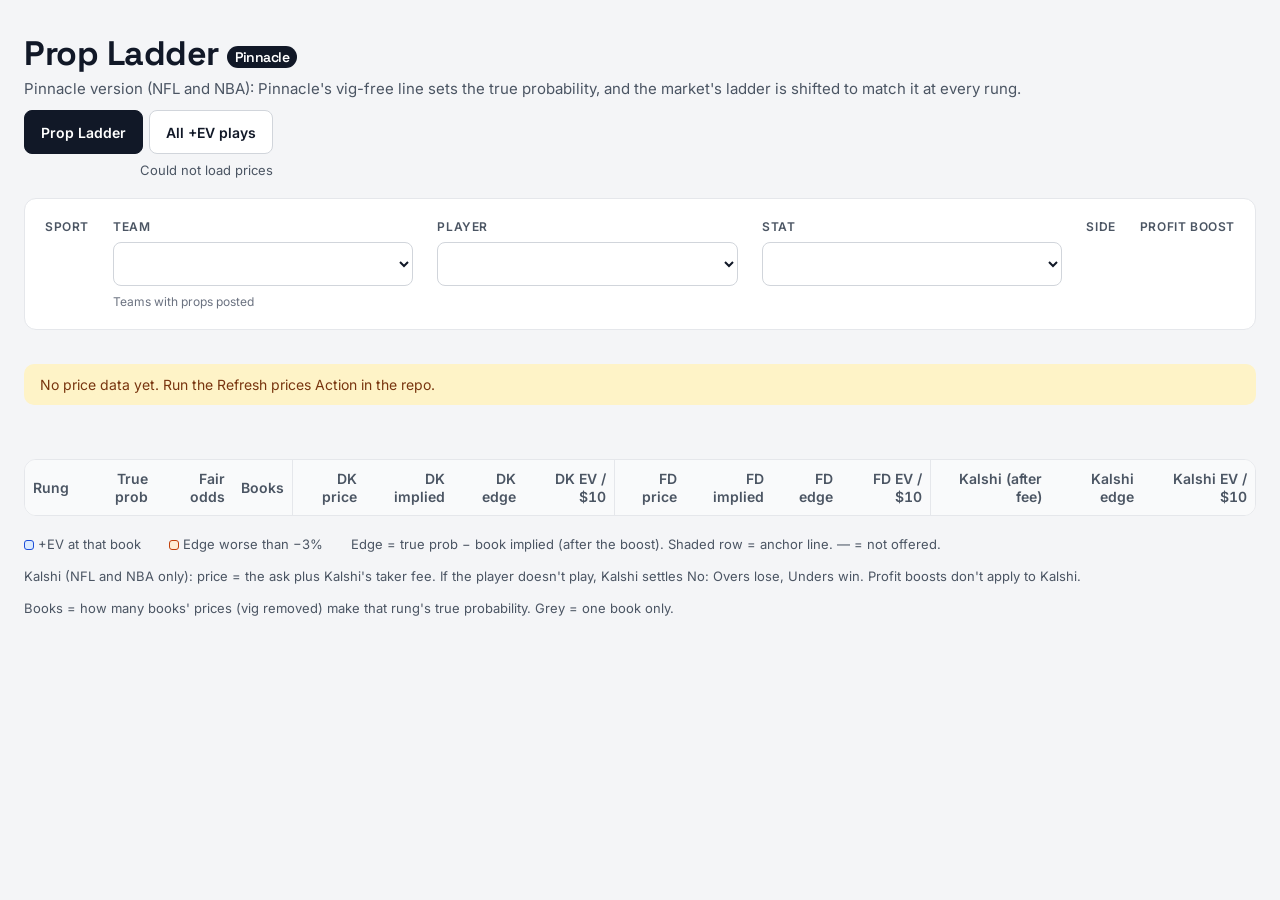
==== docs/pinnacle/index.html @ 880a1933 "Pinnacle version: PinnOdds anchor + shifted market ladder, own pages, play log and head-to-head Co-A" ====
<!doctype html>
<html lang="en">
<head>
<meta charset="utf-8">
<meta name="viewport" content="width=device-width, initial-scale=1">
<title>Prop Ladder · Pinnacle</title>
<link rel="preconnect" href="https://fonts.googleapis.com">
<link href="https://fonts.googleapis.com/css2?family=Inter:wght@400;500;600;700&family=Space+Grotesk:wght@600;700&display=swap" rel="stylesheet">
<link rel="stylesheet" href="../style.css">
</head>
<body>
<div class="wrap full">
  <header>
    <div>
      <h1>Prop Ladder <span class="tag dark" style="font-size:14px;vertical-align:middle">Pinnacle</span></h1>
      <p class="sub">Pinnacle version (NFL and NBA): Pinnacle's vig-free line sets the true probability, and the market's ladder is shifted to match it at every rung.</p>
    </div>
    <div class="hdr-right">
      <nav aria-label="Pages"><a href="index.html" aria-current="page">Prop Ladder</a><a href="plays.html">All +EV plays</a></nav>
      <p class="stamp" id="stamp">Loading prices…</p>
    </div>
  </header>

  <section class="card controls" aria-label="Choose a prop">
    <div class="field"><span class="lbl">Sport</span><div class="pills" id="sports"></div></div>
    <div class="field grow"><label class="lbl" for="team">Team</label><select id="team"></select><span class="hint">Teams with props posted</span></div>
    <div class="field grow"><label class="lbl" for="player">Player</label><select id="player"></select></div>
    <div class="field grow"><label class="lbl" for="stat">Stat</label><select id="stat"></select></div>
    <div class="field"><span class="lbl">Side</span><div class="pills" id="sides"></div></div>
    <div class="field"><span class="lbl">Profit boost</span><div class="pills" id="boosts"></div></div>
  </section>

  <div id="msg"></div>
  <section class="facts" id="facts" aria-label="Where the true probability comes from"></section>

  <section class="card tbl" aria-label="Ladder">
    <div class="scroll">
      <table class="fit">
        <thead><tr id="head">
          <th scope="col" class="l" data-k="rung" data-first="asc">Rung</th><th class="wr" scope="col" data-k="p">True prob</th><th class="wr" scope="col" data-k="fair">Fair odds</th><th scope="col" class="sep" data-k="n">Books</th>
          <th class="wr" scope="col" data-k="dkPrice">DK price</th><th class="wr" scope="col" data-k="dkBe">DK implied</th><th class="wr" scope="col" data-k="dkEdge">DK edge</th><th scope="col" class="wr sep" data-k="dkEv">DK EV / $10</th>
          <th class="wr" scope="col" data-k="fdPrice">FD price</th><th class="wr" scope="col" data-k="fdBe">FD implied</th><th class="wr" scope="col" data-k="fdEdge">FD edge</th><th scope="col" class="wr sep" data-k="fdEv">FD EV / $10</th>
          <th scope="col" class="wr" data-k="kaPrice">Kalshi (after fee)</th><th class="wr" scope="col" data-k="kaEdge">Kalshi edge</th><th class="wr" scope="col" data-k="kaEv">Kalshi EV / $10</th>
        </tr></thead>
        <tbody id="rows"></tbody>
      </table>
    </div>
  </section>

  <footer class="legend">
    <span><span class="sw" style="background:#DBEAFE;border:1px solid #1D4ED8"></span>+EV at that book</span>
    <span><span class="sw" style="background:#FFEDD5;border:1px solid #C2410C"></span>Edge worse than −3%</span>
    <span>Edge = true prob − book implied (after the boost). Shaded row = anchor line. — = not offered.</span>
    <span>Kalshi (NFL and NBA only): price = the ask plus Kalshi's taker fee. If the player doesn't play, Kalshi settles No: Overs lose, Unders win. Profit boosts don't apply to Kalshi.</span>
    <span>Books = how many books' prices (vig removed) make that rung's true probability. Grey = one book only.</span>
  </footer>
</div>
<script src="../common.js"></script>
<script>
(async () => {
  const $ = (id) => document.getElementById(id);
  let data;
  try { data = await PL.load(); } catch (e) { $('stamp').textContent = 'Could not load prices'; $('msg').innerHTML = '<p class="warn">No price data yet. Run the Refresh prices Action in the repo.</p>'; return; }
  $('stamp').textContent = PL.stamp(data.pulledAt) + ({ wide: ' · wide (sharp first)', pinnacle: ' · Pinnacle' }[data.source] || ' · consensus');
  const props = data.props;
  const h = new URLSearchParams(location.hash.slice(1));
  const S = { sport: h.get('sport'), team: h.get('team'), pid: h.get('pid'), stat: h.get('stat'), side: h.get('side') || 'o', boost: +(h.get('boost') || 0), sort: { key: 'rung', dir: 'asc' } };

  const uniq = (xs) => [...new Set(xs)];
  function pills(el, items, cur, onPick) {
    el.innerHTML = '';
    for (const it of items) {
      const b = document.createElement('button');
      b.className = 'pill'; b.type = 'button'; b.textContent = it.label;
      b.setAttribute('aria-pressed', String(it.value === cur)); b.disabled = !!it.disabled;
      b.onclick = () => onPick(it.value);
      el.appendChild(b);
    }
  }
  function fill(sel, opts, cur) {
    sel.innerHTML = opts.map((o) => `<option value="${PL.esc(o.value)}"${o.value === cur ? ' selected' : ''}>${PL.esc(o.label)}</option>`).join('');
  }

  function render() {
    const sportsHave = uniq(props.map((p) => p.sport));
    if (!sportsHave.includes(S.sport)) S.sport = PL.SPORTS.find((s) => sportsHave.includes(s));
    pills($('sports'), PL.SPORTS.map((s) => ({ label: s, value: s, disabled: !sportsHave.includes(s) })), S.sport, (v) => { S.sport = v; S.team = S.pid = S.stat = null; render(); });

    const inSport = props.filter((p) => p.sport === S.sport);
    const teams = uniq(inSport.map((p) => p.teamName)).filter(Boolean).sort();
    if (!teams.includes(S.team)) S.team = teams[0];
    fill($('team'), teams.map((t) => ({ value: t, label: t })), S.team);

    const inTeam = inSport.filter((p) => p.teamName === S.team);
    const players = [...new Map(inTeam.map((p) => [p.pid, p.player])).entries()].sort((a, b) => a[1].localeCompare(b[1]));
    if (!players.some(([id]) => id === S.pid)) S.pid = players[0] && players[0][0];
    fill($('player'), players.map(([id, n]) => ({ value: id, label: n })), S.pid);

    const forPlayer = inTeam.filter((p) => p.pid === S.pid);
    if (!forPlayer.some((p) => p.stat === S.stat)) S.stat = forPlayer[0] && forPlayer[0].stat;
    fill($('stat'), forPlayer.map((p) => ({ value: p.stat, label: p.statLabel })), S.stat);

    pills($('sides'), [{ label: 'Over', value: 'o' }, { label: 'Under', value: 'u' }], S.side, (v) => { S.side = v; render(); });
    pills($('boosts'), PL.BOOSTS.map((b) => ({ label: b ? b + '%' : 'None', value: b })), S.boost, (v) => { S.boost = v; render(); });

    const prop = forPlayer.find((p) => p.stat === S.stat);
    history.replaceState(null, '', '#' + new URLSearchParams({ sport: S.sport || '', team: S.team || '', pid: S.pid || '', stat: S.stat || '', side: S.side, boost: S.boost }).toString());
    if (!prop) { $('facts').innerHTML = ''; $('rows').innerHTML = '<tr><td class="l" colspan="15">No props for this pick.</td></tr>'; return; }
    table(prop);
  }

  function table(prop) {
    const B = S.boost / 100, side = S.side, a = prop.anchor;
    let best = null;
    const rows = prop.rungs.filter((r) => r['dk' + side] != null || r['fd' + side] != null || r['ka' + side] != null).map((r) => {
      const { pW, pL } = PL.sideProbs(r, side);
      const pTrue = pW / Math.max(pW + pL, 1e-9);
      const k = { rung: side === 'o' ? r.l : -r.l, p: pTrue, fair: pTrue, n: r.n };
      const cells = ['dk', 'fd'].map((bk) => {
        const odds = r[bk + side];
        const sep = ' sep';
        if (odds == null) return `<td class="na">—</td><td class="na">—</td><td class="na">—</td><td class="na${sep}">—</td>`;
        const x = PL.price(odds, pW, pL, B);
        Object.assign(k, { [bk + 'Price']: PL.payout(odds), [bk + 'Be']: x.be, [bk + 'Edge']: x.edge, [bk + 'Ev']: x.ev });
        if (x.ev > 0 && (!best || x.ev > best.ev)) best = { ...x, odds, bk, label: PL.rungLabel(r.l, side) };
        const cls = x.edge > 0 ? 'plus' : x.edge < -0.03 ? 'minus' : '';
        return `<td class="b">${PL.fmtOdds(odds)}</td><td class="m">${PL.pct(x.be)}</td><td class="${cls}">${PL.signedPct(x.edge)}</td><td class="${cls}${sep}">${PL.money(x.ev)}</td>`;
      });
      // Kalshi: price already includes its taker fee; profit boosts don't apply
      const ko = r['ka' + side], kc = r['kp' + side];
      let kcells = '<td class="na">—</td><td class="na">—</td><td class="na">—</td>';
      if (ko != null) {
        const x = PL.price(ko, pW, pL, 0);
        Object.assign(k, { kaPrice: PL.payout(ko), kaEdge: x.edge, kaEv: x.ev });
        if (x.ev > 0 && (!best || x.ev > best.ev)) best = { ...x, odds: ko, bk: 'ka', label: PL.rungLabel(r.l, side) };
        const cls = x.edge > 0 ? 'plus' : x.edge < -0.03 ? 'minus' : '';
        kcells = `<td class="b">${PL.fmtOdds(ko)}<span class="sub2">${side === 'o' ? 'Yes' : 'No'} ${kc}¢</span></td><td class="${cls}">${PL.signedPct(x.edge)}</td><td class="${cls}">${PL.money(x.ev)}</td>`;
      }
      cells.push(kcells);
      return { k, html: `<tr class="${r.a ? 'anchor' : ''}"><th scope="row" class="l b">${PL.rungLabel(r.l, side)}</th><td class="b">${PL.pct(pTrue)}</td><td class="m">${PL.fair(pTrue)}</td><td class="m sep${r.n < 2 ? ' na' : ''}">${r.n}${r.sf ? ' · ' + r.ns + ' sharp' : ''}</td>${cells[0]}${cells[1]}${cells[2]}</tr>` };
    });
    PL.sortHeaders($('head'), S, () => table(prop));
    const isPin = data.source === 'pinnacle';
    $('msg').innerHTML = isPin && !prop.pin ? `<p class="warn"><b>No Pinnacle line</b> for this prop, so these are the 9-book numbers. Pinnacle-based props are the ones with a Pinnacle anchor.</p>`
      : (a.n < 2 && !prop.pin) ? `<p class="warn"><b>1 source:</b> only one book quotes both sides of this prop, so its vig-free number rests on that single book${data.source === 'wide' ? ' (often an exchange)' : ''}. DraftKings, FanDuel and Kalshi prices below are real, but treat the true probabilities and edges as rough.</p>` : '';
    $('rows').innerHTML = PL.sortRows(rows, S.sort).map((x) => x.html).join('') || '<tr><td class="l" colspan="15">Neither book offers this side.</td></tr>';
    const curveTxt = isPin && prop.pin
      ? `Pinnacle sets the anchor; every rung is the 9-book market ladder shifted to match Pinnacle at its line`
      : data.source === 'wide'
      ? `Each book's vig removed; rungs 2+ sharp books price use the sharp books' median, the rest the median of all ${prop.books} books`
      : `Every rung: each of ${prop.books} books' vig removed, median of the books posting it`;
    const game = data.games.find((g) => g.id === prop.game);
    const vs = game ? (game.away.name + ' at ' + game.home.name) : '';
    $('facts').innerHTML = `
      <div class="card fact"><span class="lbl">${prop.pin ? 'Pinnacle anchor' : 'Anchor'}</span><span class="big">Over ${a.l} · ${PL.pct(a.p)}</span>
        <span class="small">Fair ${PL.fmtOdds(a.fair)} · ${prop.pin ? "Pinnacle's line, vig removed" + (prop.pin.risk ? ' · Pinnacle limit $' + Number(prop.pin.risk).toLocaleString() : '') : a.n >= 2 ? 'median of ' + a.n + ' books quoting both sides, vig removed' : 'only 1 book quotes both sides: weak anchor'}</span></div>
      <div class="card fact"><span class="lbl">Source</span><span><span class="tag dark">${isPin ? (prop.pin ? 'Pinnacle' : 'No Pinnacle line · 9-book') : data.source === 'wide' ? 'Wide · sharp first' : 'Consensus'}</span> <span class="tag">${PL.esc(vs)}</span></span>
        <span class="small">${PL.esc(curveTxt)} · ${PL.when(prop.start)} ET</span></div>
      <div class="card fact"><span class="lbl">Best bet on this ladder</span>
        <span class="big ${best ? 'good' : ''}">${best ? best.label + ' at ' + ({ dk: 'DraftKings', fd: 'FanDuel', ka: 'Kalshi' })[best.bk] + ' ' + PL.fmtOdds(best.odds) : 'No +EV rung'}</span>
        <span class="small">${best ? 'Edge ' + PL.signedPct(best.edge) + ', EV ' + PL.money(best.ev) + ' per $10' + (S.boost ? ' with the boost' : '') : 'Try the other side or a profit boost'}</span></div>`;
  }

  $('team').onchange = (e) => { S.team = e.target.value; S.pid = S.stat = null; render(); };
  $('player').onchange = (e) => { S.pid = e.target.value; S.stat = null; render(); };
  $('stat').onchange = (e) => { S.stat = e.target.value; render(); };
  render();
})();
</script>
</body>
</html>
---- docs/style.css ----
:root{--ink:#111827;--muted:#4B5563;--faint:#6B7280;--line:#E5E7EB;--soft:#F9FAFB;--bg:#F4F5F7;--plus-bg:#DBEAFE;--plus:#1E3A8A;--accent:#1D4ED8;--minus-bg:#FFEDD5;--minus:#9A3412}
*{box-sizing:border-box}
body{margin:0;background:var(--bg);color:var(--ink);font-family:Inter,system-ui,-apple-system,"Segoe UI",sans-serif}
a{color:var(--accent)}a:hover{color:#1E3A8A}
.wrap{max-width:1180px;margin:0 auto;padding:32px 24px 48px;display:flex;flex-direction:column;gap:20px}
header{display:flex;flex-wrap:wrap;align-items:flex-end;justify-content:space-between;gap:12px}
h1{margin:0;font-family:"Space Grotesk",Inter,sans-serif;font-size:34px;font-weight:700;letter-spacing:-.5px}
.sub{margin:4px 0 0;font-size:15px;color:var(--muted)}
.hdr-right{display:flex;flex-direction:column;align-items:flex-end;gap:8px}
nav{display:flex;gap:6px}
nav a{height:44px;display:inline-flex;align-items:center;padding:0 16px;border-radius:8px;border:1px solid #D1D5DB;background:#fff;color:var(--ink);font-size:14px;font-weight:600;text-decoration:none}
nav a[aria-current=page]{background:var(--ink);border-color:var(--ink);color:#fff}
.stamp{margin:0;font-size:13px;color:var(--muted)}
.card{background:#fff;border:1px solid var(--line);border-radius:12px}
.controls{padding:20px;display:flex;flex-wrap:wrap;gap:20px 24px;align-items:flex-start}
.field{display:flex;flex-direction:column;gap:8px}
.field.grow{flex:1 1 190px}
.lbl{font-size:12px;font-weight:600;color:var(--muted);text-transform:uppercase;letter-spacing:.6px}
.hint{font-size:12px;color:var(--faint)}
.pills{display:flex;gap:6px;flex-wrap:wrap}
.pill{height:44px;min-width:56px;padding:0 14px;border-radius:8px;font:600 14px Inter,system-ui,sans-serif;border:1px solid #D1D5DB;background:#fff;color:var(--ink);cursor:pointer}
.pill[aria-pressed=true]{background:var(--ink);border-color:var(--ink);color:#fff}
.pill:disabled{color:#9CA3AF;cursor:not-allowed}
select{height:44px;border:1px solid #D1D5DB;border-radius:8px;padding:0 12px;font:15px Inter,system-ui,sans-serif;background:#fff;color:var(--ink);width:100%}
.facts{display:grid;grid-template-columns:repeat(auto-fit,minmax(240px,1fr));gap:12px}
.fact{padding:16px;display:flex;flex-direction:column;gap:6px}
.big{font-size:22px;font-weight:700}
.big.good{color:var(--accent)}
.small{font-size:13px;color:var(--muted)}
.tag{display:inline-block;padding:2px 8px;border-radius:999px;font-size:12px;font-weight:600;background:#F3F4F6;color:var(--muted)}
.tag.dark{background:var(--ink);color:#fff}
.tbl{overflow:hidden}
.scroll{overflow-x:auto}
table{width:100%;border-collapse:collapse;font-size:14px;font-variant-numeric:tabular-nums}
th,td{padding:11px 10px;text-align:right;white-space:nowrap}
th:first-child,td:first-child{padding-left:16px}
th:last-child,td:last-child{padding-right:16px}
thead tr{background:var(--soft);color:var(--muted)}
thead th{font-weight:600}
tbody tr{border-top:1px solid #F3F4F6}
tbody tr.anchor{background:var(--soft)}
.l{text-align:left}
.sep{border-right:1px solid var(--line)}
.b{font-weight:600}
.m{color:var(--muted)}
.na{color:#9CA3AF}
.plus{background:var(--plus-bg);color:var(--plus);font-weight:600}
.minus{background:var(--minus-bg);color:var(--minus);font-weight:600}
.chip{display:inline-block;min-width:56px;padding:4px 8px;border-radius:6px;background:var(--plus-bg);color:var(--plus);font-weight:700}
.legend{display:flex;flex-wrap:wrap;gap:16px 28px;font-size:13px;color:var(--muted)}
.sw{display:inline-block;width:10px;height:10px;border-radius:3px;vertical-align:-1px;margin-right:4px}
.empty{margin:0;padding:24px 16px;color:var(--muted);font-size:14px}
.warn{padding:12px 16px;border-radius:10px;background:#FEF3C7;color:#78350F;font-size:14px}
@media (max-width:640px){.hdr-right{align-items:flex-start}h1{font-size:28px}}
.sort{background:none;border:0;padding:4px 0;font:inherit;color:inherit;cursor:pointer;white-space:nowrap}
.sort:hover{color:var(--ink)}
.arr{font-size:10px;color:var(--accent)}
th[aria-sort=ascending],th[aria-sort=descending]{color:var(--ink)}
.wrap.full{max-width:1440px}
.fit th,.fit td{padding:10px 8px}
.fit td.wr,.fit th.wr{white-space:normal}
.fit td.wr{min-width:110px}
.sub2{display:block;font-size:12px;color:var(--faint)}
.fit th.wr{min-width:0;line-height:1.25}
.fit th.wr .sort{white-space:normal;text-align:inherit}
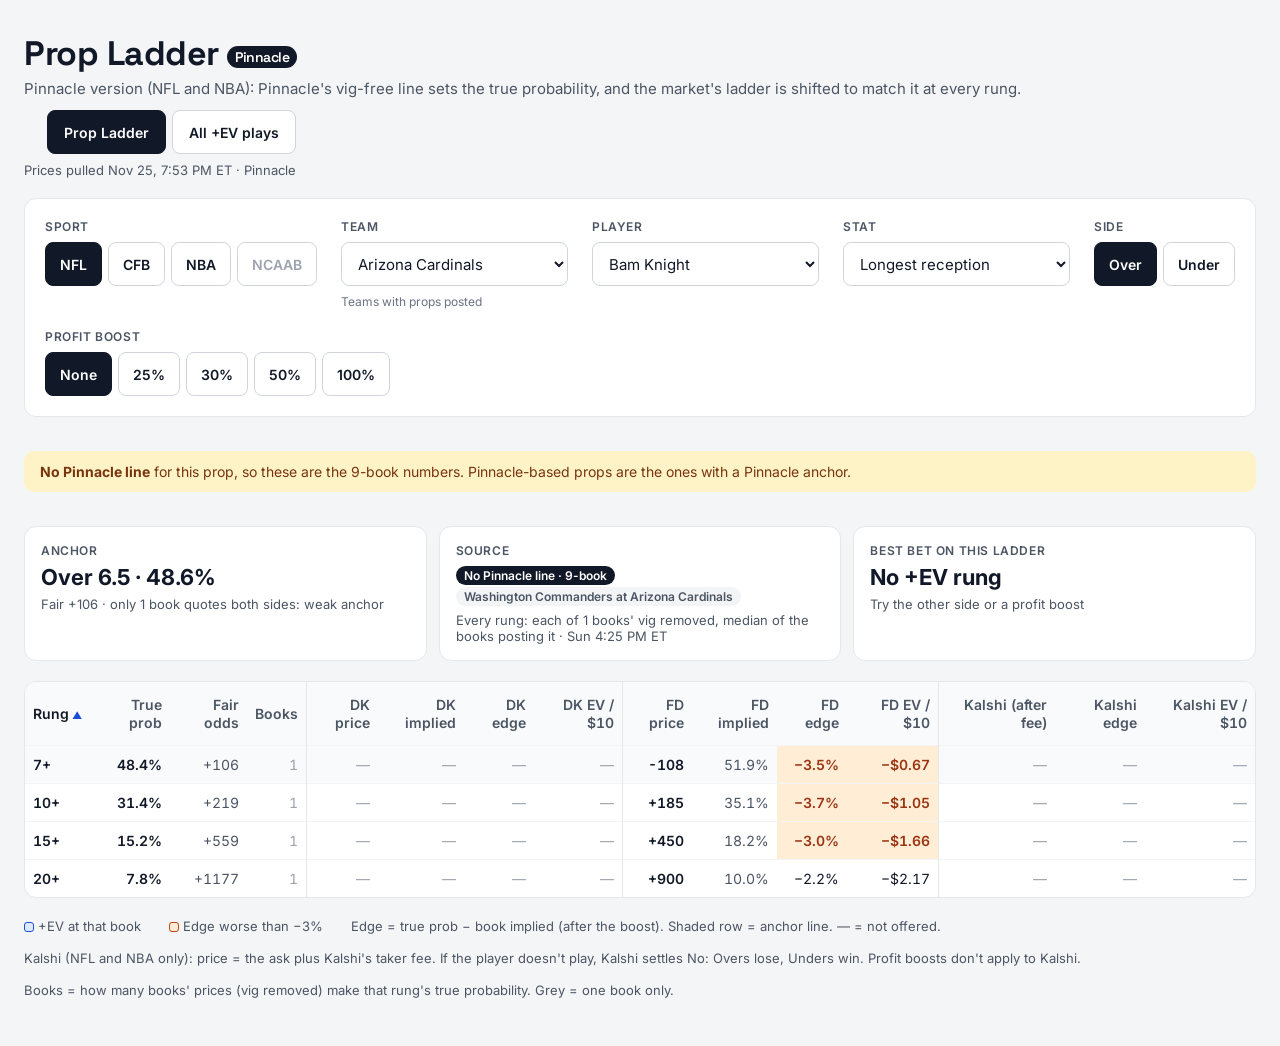
==== commit 8d6cf77d: "Pinnacle ladder: mark and start on Pinnacle-priced players and stats Co-Authored-By: Claude Opus 5.5" ====
--- a/docs/pinnacle/index.html
+++ b/docs/pinnacle/index.html
@@ -93,12 +93,14 @@
 
     const inTeam = inSport.filter((p) => p.teamName === S.team);
     const players = [...new Map(inTeam.map((p) => [p.pid, p.player])).entries()].sort((a, b) => a[1].localeCompare(b[1]));
-    if (!players.some(([id]) => id === S.pid)) S.pid = players[0] && players[0][0];
-    fill($('player'), players.map(([id, n]) => ({ value: id, label: n })), S.pid);
+    // Pinnacle version: mark (and start on) props Pinnacle actually prices
+    const pinPid = new Set(inTeam.filter((p) => p.pin).map((p) => p.pid));
+    if (!players.some(([id]) => id === S.pid)) S.pid = (players.find(([id]) => pinPid.has(id)) || players[0] || [])[0];
+    fill($('player'), players.map(([id, n]) => ({ value: id, label: n + (pinPid.has(id) ? ' · Pinnacle' : '') })), S.pid);
 
     const forPlayer = inTeam.filter((p) => p.pid === S.pid);
-    if (!forPlayer.some((p) => p.stat === S.stat)) S.stat = forPlayer[0] && forPlayer[0].stat;
-    fill($('stat'), forPlayer.map((p) => ({ value: p.stat, label: p.statLabel })), S.stat);
+    if (!forPlayer.some((p) => p.stat === S.stat)) S.stat = (forPlayer.find((p) => p.pin) || forPlayer[0] || {}).stat;
+    fill($('stat'), forPlayer.map((p) => ({ value: p.stat, label: p.statLabel + (p.pin ? ' · Pinnacle' : '') })), S.stat);
 
     pills($('sides'), [{ label: 'Over', value: 'o' }, { label: 'Under', value: 'u' }], S.side, (v) => { S.side = v; render(); });
     pills($('boosts'), PL.BOOSTS.map((b) => ({ label: b ? b + '%' : 'None', value: b })), S.boost, (v) => { S.boost = v; render(); });
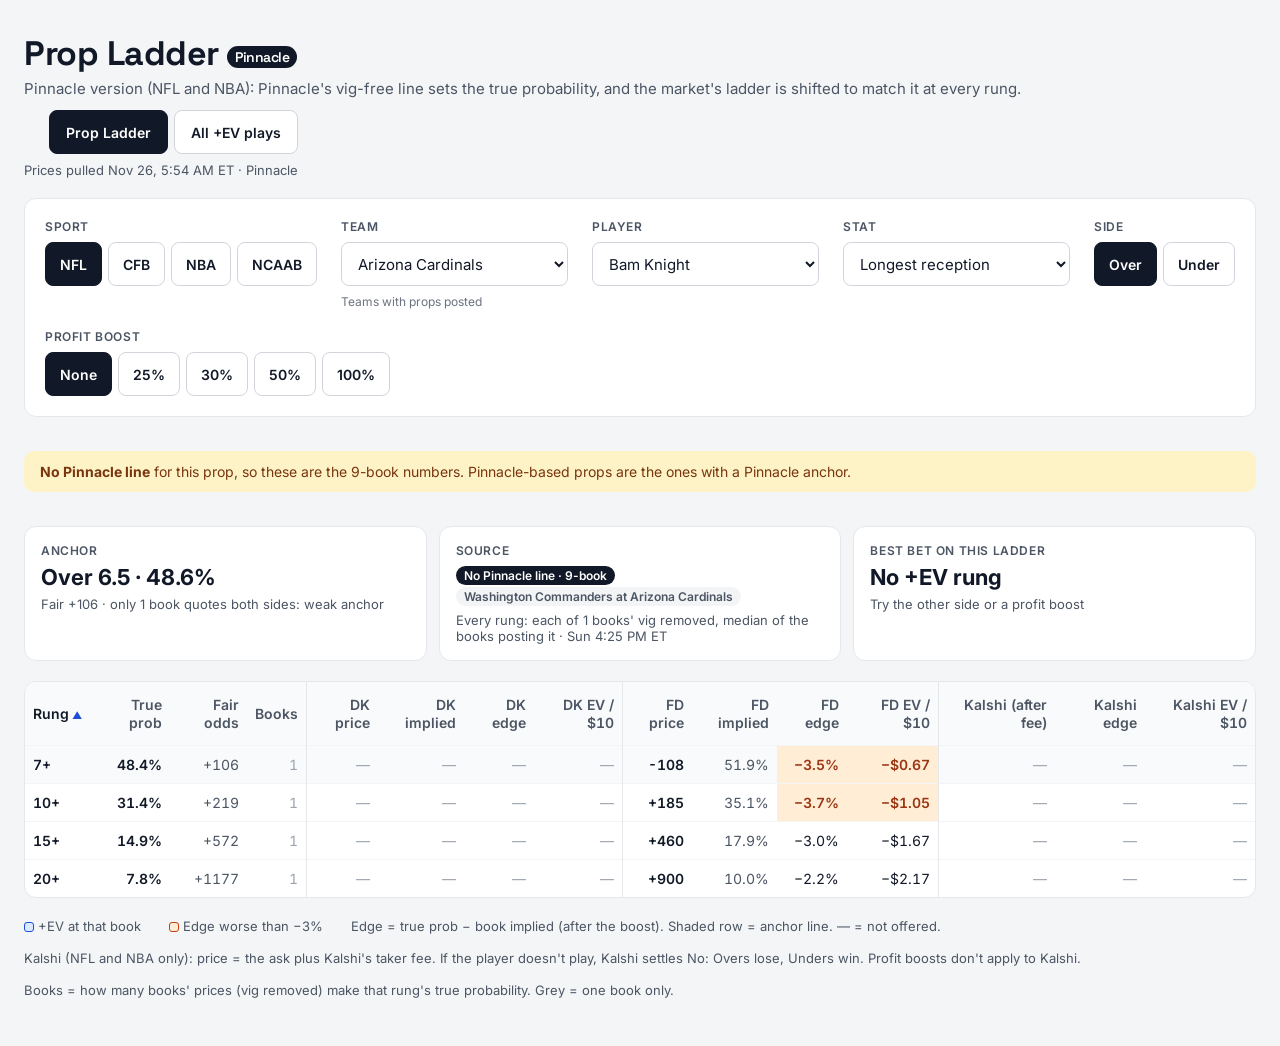
==== commit de72c86c: "Load the site bar on every page Co-Authored-By: Claude Fable 5.2 <noreply@anthropic.com> Claude-Sess" ====
--- a/docs/pinnacle/index.html
+++ b/docs/pinnacle/index.html
@@ -9,6 +9,7 @@
 <link rel="stylesheet" href="../style.css">
 </head>
 <body>
+<script src="/site-bar.js" data-shell="2"></script>
 <div class="wrap full">
   <header>
     <div>
--- a/docs/style.css
+++ b/docs/style.css
@@ -7,9 +7,9 @@
 h1{margin:0;font-family:"Space Grotesk",Inter,sans-serif;font-size:34px;font-weight:700;letter-spacing:-.5px}
 .sub{margin:4px 0 0;font-size:15px;color:var(--muted)}
 .hdr-right{display:flex;flex-direction:column;align-items:flex-end;gap:8px}
-nav{display:flex;gap:6px}
-nav a{height:44px;display:inline-flex;align-items:center;padding:0 16px;border-radius:8px;border:1px solid #D1D5DB;background:#fff;color:var(--ink);font-size:14px;font-weight:600;text-decoration:none}
-nav a[aria-current=page]{background:var(--ink);border-color:var(--ink);color:#fff}
+nav[aria-label=Pages]{display:flex;gap:6px}
+nav[aria-label=Pages] a{height:44px;display:inline-flex;align-items:center;padding:0 16px;border-radius:8px;border:1px solid #D1D5DB;background:#fff;color:var(--ink);font-size:14px;font-weight:600;text-decoration:none}
+nav[aria-label=Pages] a[aria-current=page]{background:var(--ink);border-color:var(--ink);color:#fff}
 .stamp{margin:0;font-size:13px;color:var(--muted)}
 .card{background:#fff;border:1px solid var(--line);border-radius:12px}
 .controls{padding:20px;display:flex;flex-wrap:wrap;gap:20px 24px;align-items:flex-start}
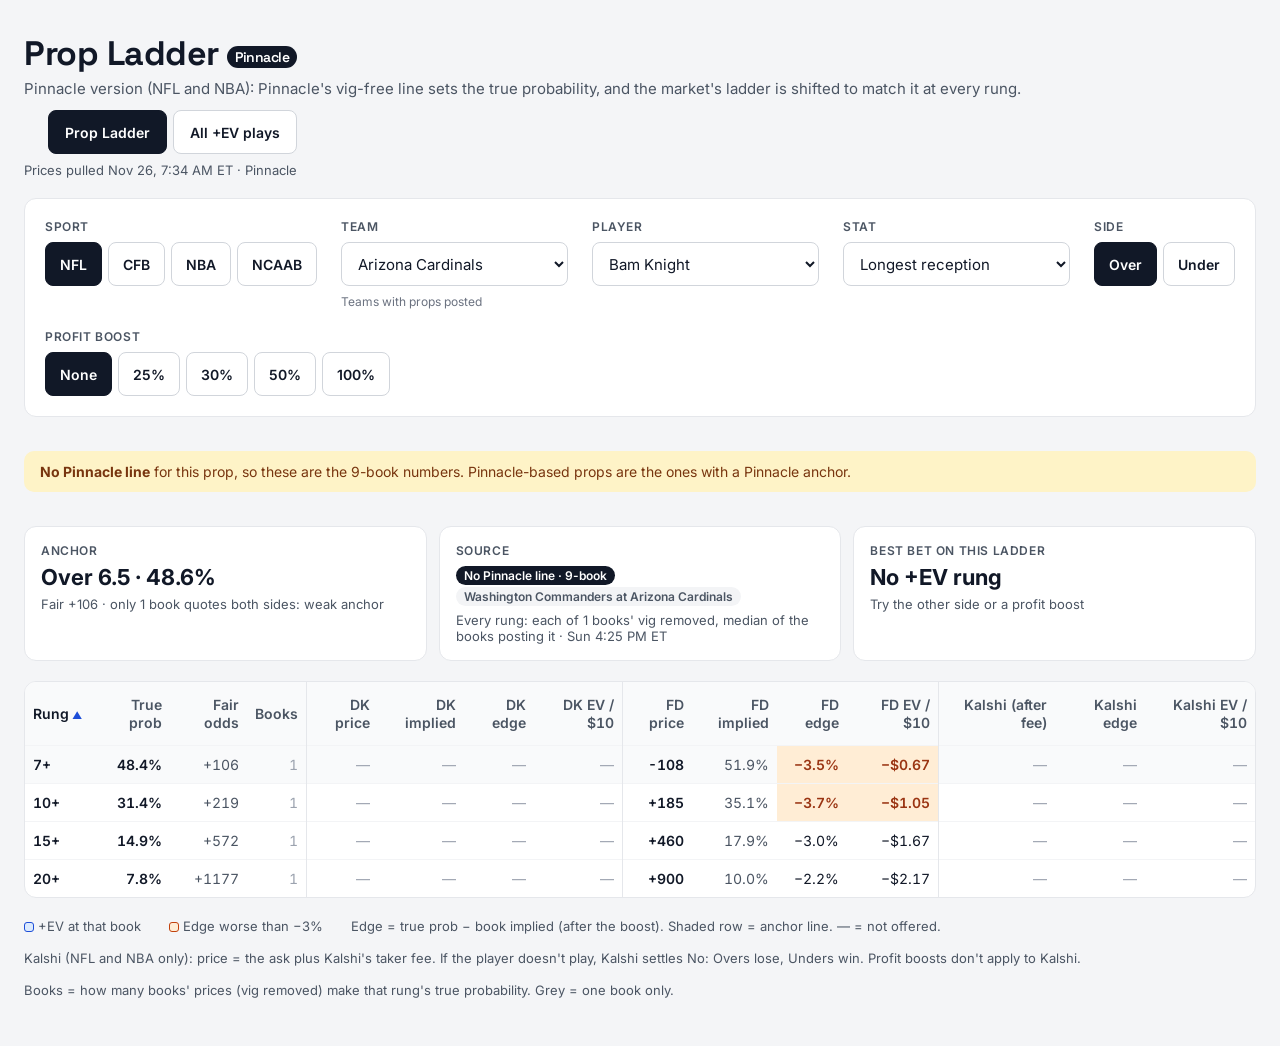
==== commit cddc948e: "Phones: ladder, All +EV plays and Results summaries as cards Co-Authored-By: Claude Fable 5.2 <norep" ====
--- a/docs/pinnacle/index.html
+++ b/docs/pinnacle/index.html
@@ -36,7 +36,7 @@
 
   <section class="card tbl" aria-label="Ladder">
     <div class="scroll">
-      <table class="fit">
+      <table class="fit m-ladder">
         <thead><tr id="head">
           <th scope="col" class="l" data-k="rung" data-first="asc">Rung</th><th class="wr" scope="col" data-k="p">True prob</th><th class="wr" scope="col" data-k="fair">Fair odds</th><th scope="col" class="sep" data-k="n">Books</th>
           <th class="wr" scope="col" data-k="dkPrice">DK price</th><th class="wr" scope="col" data-k="dkBe">DK implied</th><th class="wr" scope="col" data-k="dkEdge">DK edge</th><th scope="col" class="wr sep" data-k="dkEv">DK EV / $10</th>
--- a/docs/style.css
+++ b/docs/style.css
@@ -63,3 +63,33 @@
 .sub2{display:block;font-size:12px;color:var(--faint)}
 .fit th.wr{min-width:0;line-height:1.25}
 .fit th.wr .sort{white-space:normal;text-align:inherit}
+
+/* ---- phones: every table as one card per row (labels come from the rules below, so a column
+   added, removed or reordered in a table means updating its labels here) ---- */
+.m-more{display:none}
+@media (max-width:760px){
+.m-ladder,.m-plays,table.compact,.m-ladder tbody,.m-plays tbody tbody,table.compact tbody{display:block}
+.m-ladder thead,.m-plays thead thead,table.compact thead{display:none}
+.m-ladder tr,.m-plays tr tr,table.compact tr{display:grid;grid-template-columns:repeat(4,minmax(0,1fr));gap:8px 10px;padding:12px 16px;border-top:1px solid var(--line,#E5E7EB)}
+.m-ladder tr:first-child,.m-plays tr:first-child tr:first-child,table.compact tr:first-child{border-top:0}
+.m-ladder th,.m-ladder td,.m-plays td td,table.compact th,table.compact td{display:block;min-width:0;padding:0;text-align:left;white-space:normal;font-size:15px}
+.m-ladder td::before,.m-plays td::before td::before,table.compact td::before{display:block;font-size:11px;font-weight:500;letter-spacing:.02em;color:#6B7280;line-height:1.3}
+td[colspan]{grid-column:1/-1}td[colspan]::before{content:none!important}
+.m-ladder th{font-size:20px;align-self:center}
+.m-ladder td.na:nth-child(n+5){display:none}
+.m-ladder td:nth-child(13){grid-column:1/span 2}
+.m-ladder tr>:nth-child(2)::before{content:"True prob"}.m-ladder tr>:nth-child(3)::before{content:"Fair odds"}.m-ladder tr>:nth-child(4)::before{content:"Books"}.m-ladder tr>:nth-child(5)::before{content:"DK price"}.m-ladder tr>:nth-child(6)::before{content:"DK implied"}.m-ladder tr>:nth-child(7)::before{content:"DK edge"}.m-ladder tr>:nth-child(8)::before{content:"DK EV / $10"}.m-ladder tr>:nth-child(9)::before{content:"FD price"}.m-ladder tr>:nth-child(10)::before{content:"FD implied"}.m-ladder tr>:nth-child(11)::before{content:"FD edge"}.m-ladder tr>:nth-child(12)::before{content:"FD EV / $10"}.m-ladder tr>:nth-child(13)::before{content:"Kalshi (after fee)"}.m-ladder tr>:nth-child(14)::before{content:"Kalshi edge"}.m-ladder tr>:nth-child(15)::before{content:"Kalshi EV / $10"}
+.m-plays tr{grid-template-columns:repeat(3,minmax(0,1fr))}
+.m-plays td:nth-child(1){grid-column:1;grid-row:1;align-self:center}
+.m-plays td:nth-child(2){grid-column:2/-1;grid-row:1;font-size:16px;align-self:center}
+.m-plays td:nth-child(3),.m-plays td:nth-child(10){grid-column:1/-1}
+.m-plays td.wr{min-width:0}
+.m-plays tr>:nth-child(4)::before{content:"Book"}.m-plays tr>:nth-child(5)::before{content:"Price"}.m-plays tr>:nth-child(6)::before{content:"Book implied"}.m-plays tr>:nth-child(7)::before{content:"True prob"}.m-plays tr>:nth-child(8)::before{content:"EV / $10"}.m-plays tr>:nth-child(9)::before{content:"Books"}.m-plays tr>:nth-child(10)::before{content:"Game"}
+.m-plays tbody:not(.all) tr:nth-child(n+26){display:none}
+.m-more{display:block;margin:0;padding:8px 16px 16px}
+
+table.compact tr{grid-template-columns:repeat(3,minmax(0,1fr))}
+table.compact th{grid-column:1/-1;font-size:16px;padding-left:0!important}
+.m-ladder th{padding-left:0!important}.m-ladder .sep,.m-plays .sep{border:0}
+table.compact:has(#hhead) tr>:nth-child(2)::before{content:"Props"}table.compact:has(#hhead) tr>:nth-child(3)::before{content:"Rungs"}table.compact:has(#hhead) tr>:nth-child(4)::before{content:"Brier 9-book"}table.compact:has(#hhead) tr>:nth-child(5)::before{content:"Brier Wide"}table.compact:has(#hhead) tr>:nth-child(6)::before{content:"Wide − 9-book"}table.compact:has(#hhead) tr>:nth-child(7)::before{content:"Avg gap"}table.compact:not(:has(#hhead)) tr>:nth-child(2)::before{content:"Plays"}table.compact:not(:has(#hhead)) tr>:nth-child(3)::before{content:"W-L"}table.compact:not(:has(#hhead)) tr>:nth-child(4)::before{content:"Win %"}table.compact:not(:has(#hhead)) tr>:nth-child(5)::before{content:"Exp."}table.compact:not(:has(#hhead)) tr>:nth-child(6)::before{content:"Profit"}table.compact:not(:has(#hhead)) tr>:nth-child(7)::before{content:"ROI"}table.compact:not(:has(#hhead)) tr>:nth-child(8)::before{content:"CLV"}
+}
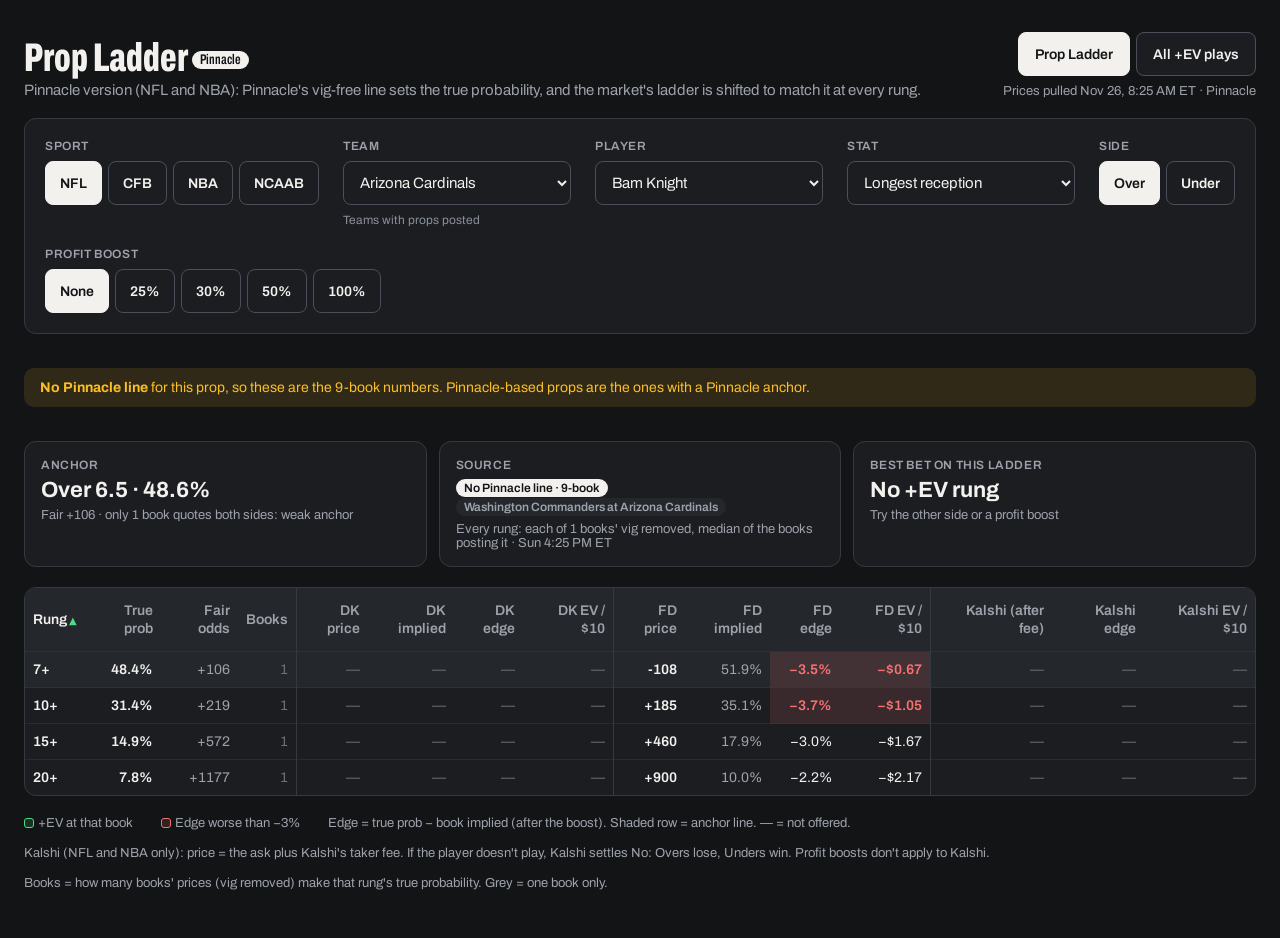
==== commit db544b60: "One site: Prop Ladder goes dark; repair the phone card rules The pages use the Weekly Gridiron Board" ====
--- a/docs/pinnacle/index.html
+++ b/docs/pinnacle/index.html
@@ -5,7 +5,7 @@
 <meta name="viewport" content="width=device-width, initial-scale=1">
 <title>Prop Ladder · Pinnacle</title>
 <link rel="preconnect" href="https://fonts.googleapis.com">
-<link href="https://fonts.googleapis.com/css2?family=Inter:wght@400;500;600;700&family=Space+Grotesk:wght@600;700&display=swap" rel="stylesheet">
+<link href="https://fonts.googleapis.com/css2?family=Archivo:wdth,wght@62..125,400..800&display=swap" rel="stylesheet">
 <link rel="stylesheet" href="../style.css">
 </head>
 <body>
@@ -49,8 +49,8 @@
   </section>
 
   <footer class="legend">
-    <span><span class="sw" style="background:#DBEAFE;border:1px solid #1D4ED8"></span>+EV at that book</span>
-    <span><span class="sw" style="background:#FFEDD5;border:1px solid #C2410C"></span>Edge worse than −3%</span>
+    <span><span class="sw" style="background:var(--plus-bg);border:1px solid var(--plus)"></span>+EV at that book</span>
+    <span><span class="sw" style="background:var(--minus-bg);border:1px solid var(--minus)"></span>Edge worse than −3%</span>
     <span>Edge = true prob − book implied (after the boost). Shaded row = anchor line. — = not offered.</span>
     <span>Kalshi (NFL and NBA only): price = the ask plus Kalshi's taker fee. If the player doesn't play, Kalshi settles No: Overs lose, Unders win. Profit boosts don't apply to Kalshi.</span>
     <span>Books = how many books' prices (vig removed) make that rung's true probability. Grey = one book only.</span>
--- a/docs/style.css
+++ b/docs/style.css
@@ -1,34 +1,35 @@
-:root{--ink:#111827;--muted:#4B5563;--faint:#6B7280;--line:#E5E7EB;--soft:#F9FAFB;--bg:#F4F5F7;--plus-bg:#DBEAFE;--plus:#1E3A8A;--accent:#1D4ED8;--minus-bg:#FFEDD5;--minus:#9A3412}
+:root{--ink:#f2f1ee;--muted:#9da2ab;--faint:#8a909a;--line:#353a42;--hair:rgba(53,58,66,.55);--edge:#4a505a;--soft:#24272c;--bg:#131416;--panel:#1b1d21;--on-ink:#131416;--off:#6b717c;--plus-bg:rgba(74,222,128,.14);--plus:#4ade80;--accent:#4ade80;--minus-bg:rgba(248,113,113,.14);--minus:#f87171;--warn-bg:rgba(251,191,36,.12);--warn:#fbbf24;--chart:#5598e7;color-scheme:dark}
+@media print{:root{--ink:#111827;--muted:#4B5563;--faint:#6B7280;--line:#E5E7EB;--hair:#F3F4F6;--edge:#D1D5DB;--soft:#F9FAFB;--bg:#fff;--panel:#fff;--on-ink:#fff;--off:#9CA3AF;--plus-bg:#DBEAFE;--plus:#1E3A8A;--accent:#1D4ED8;--minus-bg:#FFEDD5;--minus:#9A3412;--warn-bg:#FEF3C7;--warn:#78350F;--chart:#1D4ED8;color-scheme:light}}
 *{box-sizing:border-box}
-body{margin:0;background:var(--bg);color:var(--ink);font-family:Inter,system-ui,-apple-system,"Segoe UI",sans-serif}
-a{color:var(--accent)}a:hover{color:#1E3A8A}
+body{margin:0;background:var(--bg);color:var(--ink);font-family:Archivo,system-ui,-apple-system,"Segoe UI",sans-serif}
+a{color:var(--ink)}a:hover{color:var(--on-ink)}
 .wrap{max-width:1180px;margin:0 auto;padding:32px 24px 48px;display:flex;flex-direction:column;gap:20px}
 header{display:flex;flex-wrap:wrap;align-items:flex-end;justify-content:space-between;gap:12px}
-h1{margin:0;font-family:"Space Grotesk",Inter,sans-serif;font-size:34px;font-weight:700;letter-spacing:-.5px}
+h1{margin:0;font-family:Archivo,system-ui,sans-serif;font-size:40px;font-weight:800;font-stretch:62%;letter-spacing:0;line-height:1}
 .sub{margin:4px 0 0;font-size:15px;color:var(--muted)}
 .hdr-right{display:flex;flex-direction:column;align-items:flex-end;gap:8px}
 nav[aria-label=Pages]{display:flex;gap:6px}
-nav[aria-label=Pages] a{height:44px;display:inline-flex;align-items:center;padding:0 16px;border-radius:8px;border:1px solid #D1D5DB;background:#fff;color:var(--ink);font-size:14px;font-weight:600;text-decoration:none}
-nav[aria-label=Pages] a[aria-current=page]{background:var(--ink);border-color:var(--ink);color:#fff}
+nav[aria-label=Pages] a{height:44px;display:inline-flex;align-items:center;padding:0 16px;border-radius:8px;border:1px solid var(--edge);background:var(--panel);color:var(--ink);font-size:14px;font-weight:600;text-decoration:none}
+nav[aria-label=Pages] a[aria-current=page]{background:var(--ink);border-color:var(--ink);color:var(--on-ink)}
 .stamp{margin:0;font-size:13px;color:var(--muted)}
-.card{background:#fff;border:1px solid var(--line);border-radius:12px}
+.card{background:var(--panel);border:1px solid var(--line);border-radius:12px}
 .controls{padding:20px;display:flex;flex-wrap:wrap;gap:20px 24px;align-items:flex-start}
 .field{display:flex;flex-direction:column;gap:8px}
 .field.grow{flex:1 1 190px}
 .lbl{font-size:12px;font-weight:600;color:var(--muted);text-transform:uppercase;letter-spacing:.6px}
 .hint{font-size:12px;color:var(--faint)}
 .pills{display:flex;gap:6px;flex-wrap:wrap}
-.pill{height:44px;min-width:56px;padding:0 14px;border-radius:8px;font:600 14px Inter,system-ui,sans-serif;border:1px solid #D1D5DB;background:#fff;color:var(--ink);cursor:pointer}
-.pill[aria-pressed=true]{background:var(--ink);border-color:var(--ink);color:#fff}
-.pill:disabled{color:#9CA3AF;cursor:not-allowed}
-select{height:44px;border:1px solid #D1D5DB;border-radius:8px;padding:0 12px;font:15px Inter,system-ui,sans-serif;background:#fff;color:var(--ink);width:100%}
+.pill{height:44px;min-width:56px;padding:0 14px;border-radius:8px;font:600 14px Archivo,system-ui,sans-serif;border:1px solid var(--edge);background:var(--panel);color:var(--ink);cursor:pointer}
+.pill[aria-pressed=true]{background:var(--ink);border-color:var(--ink);color:var(--on-ink)}
+.pill:disabled{color:var(--off);cursor:not-allowed}
+select{height:44px;border:1px solid var(--edge);border-radius:8px;padding:0 12px;font:15px Archivo,system-ui,sans-serif;background:var(--panel);color:var(--ink);width:100%}
 .facts{display:grid;grid-template-columns:repeat(auto-fit,minmax(240px,1fr));gap:12px}
 .fact{padding:16px;display:flex;flex-direction:column;gap:6px}
 .big{font-size:22px;font-weight:700}
 .big.good{color:var(--accent)}
 .small{font-size:13px;color:var(--muted)}
-.tag{display:inline-block;padding:2px 8px;border-radius:999px;font-size:12px;font-weight:600;background:#F3F4F6;color:var(--muted)}
-.tag.dark{background:var(--ink);color:#fff}
+.tag{display:inline-block;padding:2px 8px;border-radius:999px;font-size:12px;font-weight:600;background:var(--soft);color:var(--muted)}
+.tag.dark{background:var(--ink);color:var(--on-ink)}
 .tbl{overflow:hidden}
 .scroll{overflow-x:auto}
 table{width:100%;border-collapse:collapse;font-size:14px;font-variant-numeric:tabular-nums}
@@ -37,20 +38,20 @@
 th:last-child,td:last-child{padding-right:16px}
 thead tr{background:var(--soft);color:var(--muted)}
 thead th{font-weight:600}
-tbody tr{border-top:1px solid #F3F4F6}
+tbody tr{border-top:1px solid var(--hair)}
 tbody tr.anchor{background:var(--soft)}
 .l{text-align:left}
 .sep{border-right:1px solid var(--line)}
 .b{font-weight:600}
 .m{color:var(--muted)}
-.na{color:#9CA3AF}
+.na{color:var(--off)}
 .plus{background:var(--plus-bg);color:var(--plus);font-weight:600}
 .minus{background:var(--minus-bg);color:var(--minus);font-weight:600}
 .chip{display:inline-block;min-width:56px;padding:4px 8px;border-radius:6px;background:var(--plus-bg);color:var(--plus);font-weight:700}
 .legend{display:flex;flex-wrap:wrap;gap:16px 28px;font-size:13px;color:var(--muted)}
 .sw{display:inline-block;width:10px;height:10px;border-radius:3px;vertical-align:-1px;margin-right:4px}
 .empty{margin:0;padding:24px 16px;color:var(--muted);font-size:14px}
-.warn{padding:12px 16px;border-radius:10px;background:#FEF3C7;color:#78350F;font-size:14px}
+.warn{padding:12px 16px;border-radius:10px;background:var(--warn-bg);color:var(--warn);font-size:14px}
 @media (max-width:640px){.hdr-right{align-items:flex-start}h1{font-size:28px}}
 .sort{background:none;border:0;padding:4px 0;font:inherit;color:inherit;cursor:pointer;white-space:nowrap}
 .sort:hover{color:var(--ink)}
@@ -68,12 +69,12 @@
    added, removed or reordered in a table means updating its labels here) ---- */
 .m-more{display:none}
 @media (max-width:760px){
-.m-ladder,.m-plays,table.compact,.m-ladder tbody,.m-plays tbody tbody,table.compact tbody{display:block}
-.m-ladder thead,.m-plays thead thead,table.compact thead{display:none}
-.m-ladder tr,.m-plays tr tr,table.compact tr{display:grid;grid-template-columns:repeat(4,minmax(0,1fr));gap:8px 10px;padding:12px 16px;border-top:1px solid var(--line,#E5E7EB)}
-.m-ladder tr:first-child,.m-plays tr:first-child tr:first-child,table.compact tr:first-child{border-top:0}
-.m-ladder th,.m-ladder td,.m-plays td td,table.compact th,table.compact td{display:block;min-width:0;padding:0;text-align:left;white-space:normal;font-size:15px}
-.m-ladder td::before,.m-plays td::before td::before,table.compact td::before{display:block;font-size:11px;font-weight:500;letter-spacing:.02em;color:#6B7280;line-height:1.3}
+.m-ladder,.m-plays,table.compact,.m-ladder tbody,.m-plays tbody,table.compact tbody{display:block}
+.m-ladder thead,.m-plays thead,table.compact thead{display:none}
+.m-ladder tr,.m-plays tr,table.compact tr{display:grid;grid-template-columns:repeat(4,minmax(0,1fr));gap:8px 10px;padding:12px 16px;border-top:1px solid var(--line,#E5E7EB)}
+.m-ladder tr:first-child,.m-plays tr:first-child,table.compact tr:first-child{border-top:0}
+.m-ladder th,.m-ladder td,.m-plays td,table.compact th,table.compact td{display:block;min-width:0;padding:0;text-align:left;white-space:normal;font-size:15px}
+.m-ladder td::before,.m-plays td::before,table.compact td::before{display:block;font-size:11px;font-weight:500;letter-spacing:.02em;color:var(--faint);line-height:1.3}
 td[colspan]{grid-column:1/-1}td[colspan]::before{content:none!important}
 .m-ladder th{font-size:20px;align-self:center}
 .m-ladder td.na:nth-child(n+5){display:none}
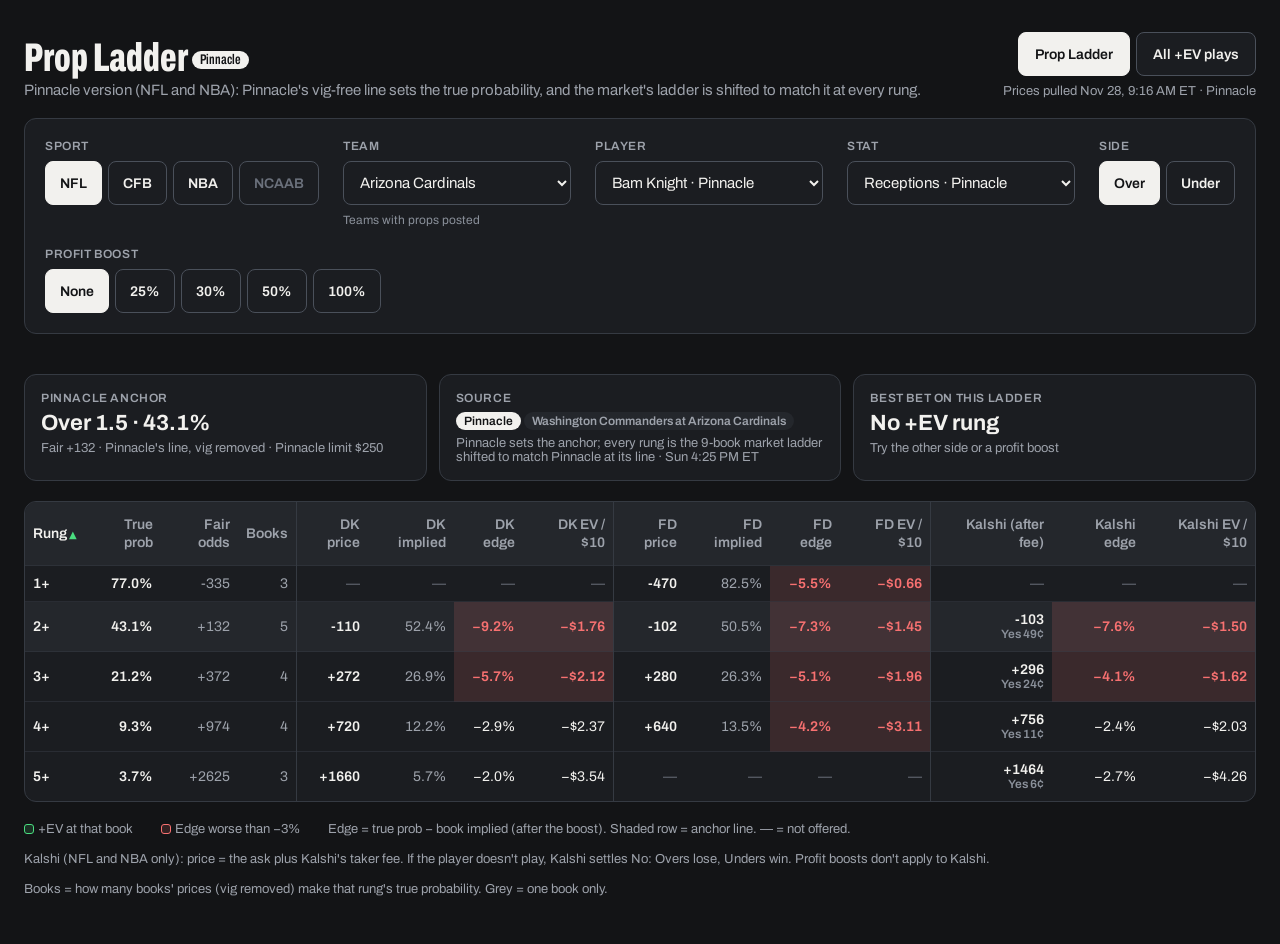
==== commit 4c5ae2f7: "Anytime TD: pooled per-book vig for Yes-only prices Co-Authored-By: Claude Opus 5.5 <noreply@anthrop" ====
--- a/docs/pinnacle/index.html
+++ b/docs/pinnacle/index.html
@@ -66,6 +66,15 @@
   const props = data.props;
   const h = new URLSearchParams(location.hash.slice(1));
   const S = { sport: h.get('sport'), team: h.get('team'), pid: h.get('pid'), stat: h.get('stat'), side: h.get('side') || 'o', boost: +(h.get('boost') || 0), sort: { key: 'rung', dir: 'asc' } };
+  // A link from another page can name the player instead of giving our feed's id (#sport=NFL&player=Jahmyr+Gibbs):
+  // land on him if his props are posted, otherwise say so and open the sport as usual.
+  const norm = (n) => String(n || '').toLowerCase().replace(/-/g, ' ').replace(/[^a-z ]/g, '').split(/\s+/).filter((w) => w && !['jr', 'sr', 'ii', 'iii', 'iv', 'v'].includes(w)).join(' ');
+  let missing = '';
+  if (h.get('player') && !S.pid) {
+    const want = norm(h.get('player')), hit = props.find((p) => (!S.sport || p.sport === S.sport) && norm(p.player) === want);
+    if (hit) { S.sport = hit.sport; S.team = hit.teamName; S.pid = hit.pid; } else missing = h.get('player');
+  }
+  for (const ev of ['click', 'change']) document.querySelector('.controls').addEventListener(ev, () => { missing = ''; }, true);   // the note goes once the reader picks something
 
   const uniq = (xs) => [...new Set(xs)];
   function pills(el, items, cur, onPick) {
@@ -144,8 +153,9 @@
     });
     PL.sortHeaders($('head'), S, () => table(prop));
     const isPin = data.source === 'pinnacle';
-    $('msg').innerHTML = isPin && !prop.pin ? `<p class="warn"><b>No Pinnacle line</b> for this prop, so these are the 9-book numbers. Pinnacle-based props are the ones with a Pinnacle anchor.</p>`
-      : (a.n < 2 && !prop.pin) ? `<p class="warn"><b>1 source:</b> only one book quotes both sides of this prop, so its vig-free number rests on that single book${data.source === 'wide' ? ' (often an exchange)' : ''}. DraftKings, FanDuel and Kalshi prices below are real, but treat the true probabilities and edges as rough.</p>` : '';
+    const miss = missing ? `<p class="warn" style="margin-bottom:8px">No props are posted for ${PL.esc(missing)} right now, so this is another player. Pick one above.</p>` : '';
+    $('msg').innerHTML = miss + (isPin && !prop.pin ? `<p class="warn"><b>No Pinnacle line</b> for this prop, so these are the 9-book numbers. Pinnacle-based props are the ones with a Pinnacle anchor.</p>`
+      : (a.n < 2 && !prop.pin) ? `<p class="warn"><b>1 source:</b> only one book quotes both sides of this prop, so its vig-free number rests on that single book${data.source === 'wide' ? ' (often an exchange)' : ''}. DraftKings, FanDuel and Kalshi prices below are real, but treat the true probabilities and edges as rough.</p>` : '');
     $('rows').innerHTML = PL.sortRows(rows, S.sort).map((x) => x.html).join('') || '<tr><td class="l" colspan="15">Neither book offers this side.</td></tr>';
     const curveTxt = isPin && prop.pin
       ? `Pinnacle sets the anchor; every rung is the 9-book market ladder shifted to match Pinnacle at its line`
@@ -156,7 +166,7 @@
     const vs = game ? (game.away.name + ' at ' + game.home.name) : '';
     $('facts').innerHTML = `
       <div class="card fact"><span class="lbl">${prop.pin ? 'Pinnacle anchor' : 'Anchor'}</span><span class="big">Over ${a.l} · ${PL.pct(a.p)}</span>
-        <span class="small">Fair ${PL.fmtOdds(a.fair)} · ${prop.pin ? "Pinnacle's line, vig removed" + (prop.pin.risk ? ' · Pinnacle limit $' + Number(prop.pin.risk).toLocaleString() : '') : a.n >= 2 ? 'median of ' + a.n + ' books quoting both sides, vig removed' : 'only 1 book quotes both sides: weak anchor'}</span></div>
+        <span class="small">Fair ${PL.fmtOdds(a.fair)} · ${a.pooled && !prop.pin ? 'Yes-only prices from ' + a.n + ' books; each book\'s usual anytime-TD vig removed' : prop.pin ? "Pinnacle's line, vig removed" + (prop.pin.risk ? ' · Pinnacle limit $' + Number(prop.pin.risk).toLocaleString() : '') : a.n >= 2 ? 'median of ' + a.n + ' books quoting both sides, vig removed' : 'only 1 book quotes both sides: weak anchor'}</span></div>
       <div class="card fact"><span class="lbl">Source</span><span><span class="tag dark">${isPin ? (prop.pin ? 'Pinnacle' : 'No Pinnacle line · 9-book') : data.source === 'wide' ? 'Wide · sharp first' : 'Consensus'}</span> <span class="tag">${PL.esc(vs)}</span></span>
         <span class="small">${PL.esc(curveTxt)} · ${PL.when(prop.start)} ET</span></div>
       <div class="card fact"><span class="lbl">Best bet on this ladder</span>
